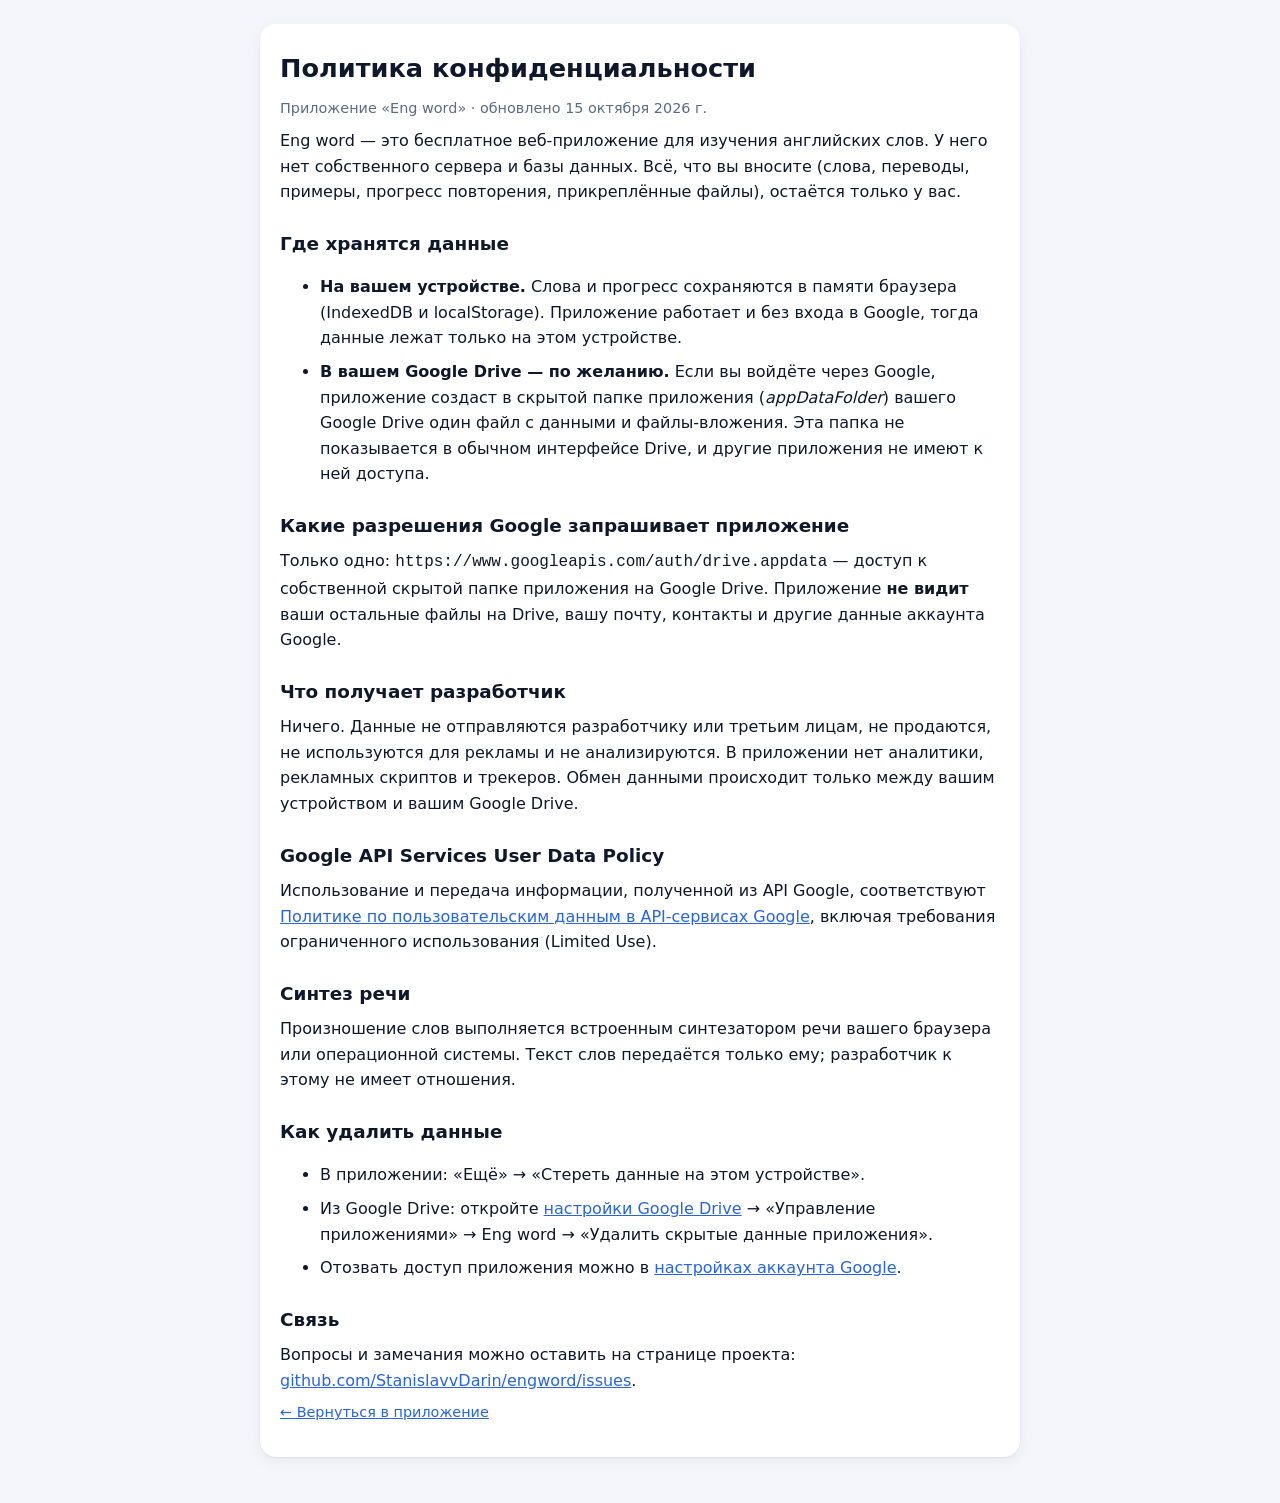
==== privacy.html @ ceb89c8e "Add files via upload" ====
<!doctype html>
<html lang="ru">
<head>
<meta charset="utf-8">
<meta name="viewport" content="width=device-width, initial-scale=1">
<title>Политика конфиденциальности — Eng word</title>
<meta name="robots" content="index,follow">
<style>
  :root { --bg:#f4f6fb; --card:#fff; --text:#0f172a; --muted:#5b6b82; --acc:#2563eb; }
  @media (prefers-color-scheme: dark) { :root { --bg:#0b1220; --card:#131c2e; --text:#e8edf6; --muted:#9aa8bf; --acc:#60a5fa; } }
  body { margin:0; background:var(--bg); color:var(--text); font:16px/1.6 system-ui,-apple-system,"Segoe UI",Roboto,Arial,sans-serif; }
  main { max-width:760px; margin:0 auto; padding:24px 16px 48px; }
  article { background:var(--card); border-radius:16px; padding:24px 20px; box-shadow:0 1px 2px rgba(15,23,42,.06),0 4px 16px rgba(15,23,42,.06); }
  h1 { font-size:1.6rem; margin:0 0 4px; } h2 { font-size:1.15rem; margin:24px 0 8px; }
  p, li { margin:8px 0; } .muted { color:var(--muted); font-size:.9rem; } a { color:var(--acc); }
</style>
</head>
<body>
<main>
<article>
  <h1>Политика конфиденциальности</h1>
  <p class="muted">Приложение «Eng word» · обновлено 15 октября 2026 г.</p>

  <p>Eng word — это бесплатное веб-приложение для изучения английских слов. У него нет собственного сервера и базы данных. Всё, что вы вносите (слова, переводы, примеры, прогресс повторения, прикреплённые файлы), остаётся только у вас.</p>

  <h2>Где хранятся данные</h2>
  <ul>
    <li><b>На вашем устройстве.</b> Слова и прогресс сохраняются в памяти браузера (IndexedDB и localStorage). Приложение работает и без входа в Google, тогда данные лежат только на этом устройстве.</li>
    <li><b>В вашем Google Drive — по желанию.</b> Если вы войдёте через Google, приложение создаст в скрытой папке приложения (<i>appDataFolder</i>) вашего Google Drive один файл с данными и файлы-вложения. Эта папка не показывается в обычном интерфейсе Drive, и другие приложения не имеют к ней доступа.</li>
  </ul>

  <h2>Какие разрешения Google запрашивает приложение</h2>
  <p>Только одно: <code>https://www.googleapis.com/auth/drive.appdata</code> — доступ к собственной скрытой папке приложения на Google Drive. Приложение <b>не видит</b> ваши остальные файлы на Drive, вашу почту, контакты и другие данные аккаунта Google.</p>

  <h2>Что получает разработчик</h2>
  <p>Ничего. Данные не отправляются разработчику или третьим лицам, не продаются, не используются для рекламы и не анализируются. В приложении нет аналитики, рекламных скриптов и трекеров. Обмен данными происходит только между вашим устройством и вашим Google Drive.</p>

  <h2>Google API Services User Data Policy</h2>
  <p>Использование и передача информации, полученной из API Google, соответствуют <a href="https://developers.google.com/terms/api-services-user-data-policy">Политике по пользовательским данным в API-сервисах Google</a>, включая требования ограниченного использования (Limited Use).</p>

  <h2>Синтез речи</h2>
  <p>Произношение слов выполняется встроенным синтезатором речи вашего браузера или операционной системы. Текст слов передаётся только ему; разработчик к этому не имеет отношения.</p>

  <h2>Как удалить данные</h2>
  <ul>
    <li>В приложении: «Ещё» → «Стереть данные на этом устройстве».</li>
    <li>Из Google Drive: откройте <a href="https://drive.google.com/drive/u/0/settings">настройки Google Drive</a> → «Управление приложениями» → Eng word → «Удалить скрытые данные приложения».</li>
    <li>Отозвать доступ приложения можно в <a href="https://myaccount.google.com/permissions">настройках аккаунта Google</a>.</li>
  </ul>

  <h2>Связь</h2>
  <p>Вопросы и замечания можно оставить на странице проекта: <a href="https://github.com/StanislavvDarin/engword/issues">github.com/StanislavvDarin/engword/issues</a>.</p>
  <p class="muted"><a href="./">← Вернуться в приложение</a></p>
</article>
</main>
</body>
</html>
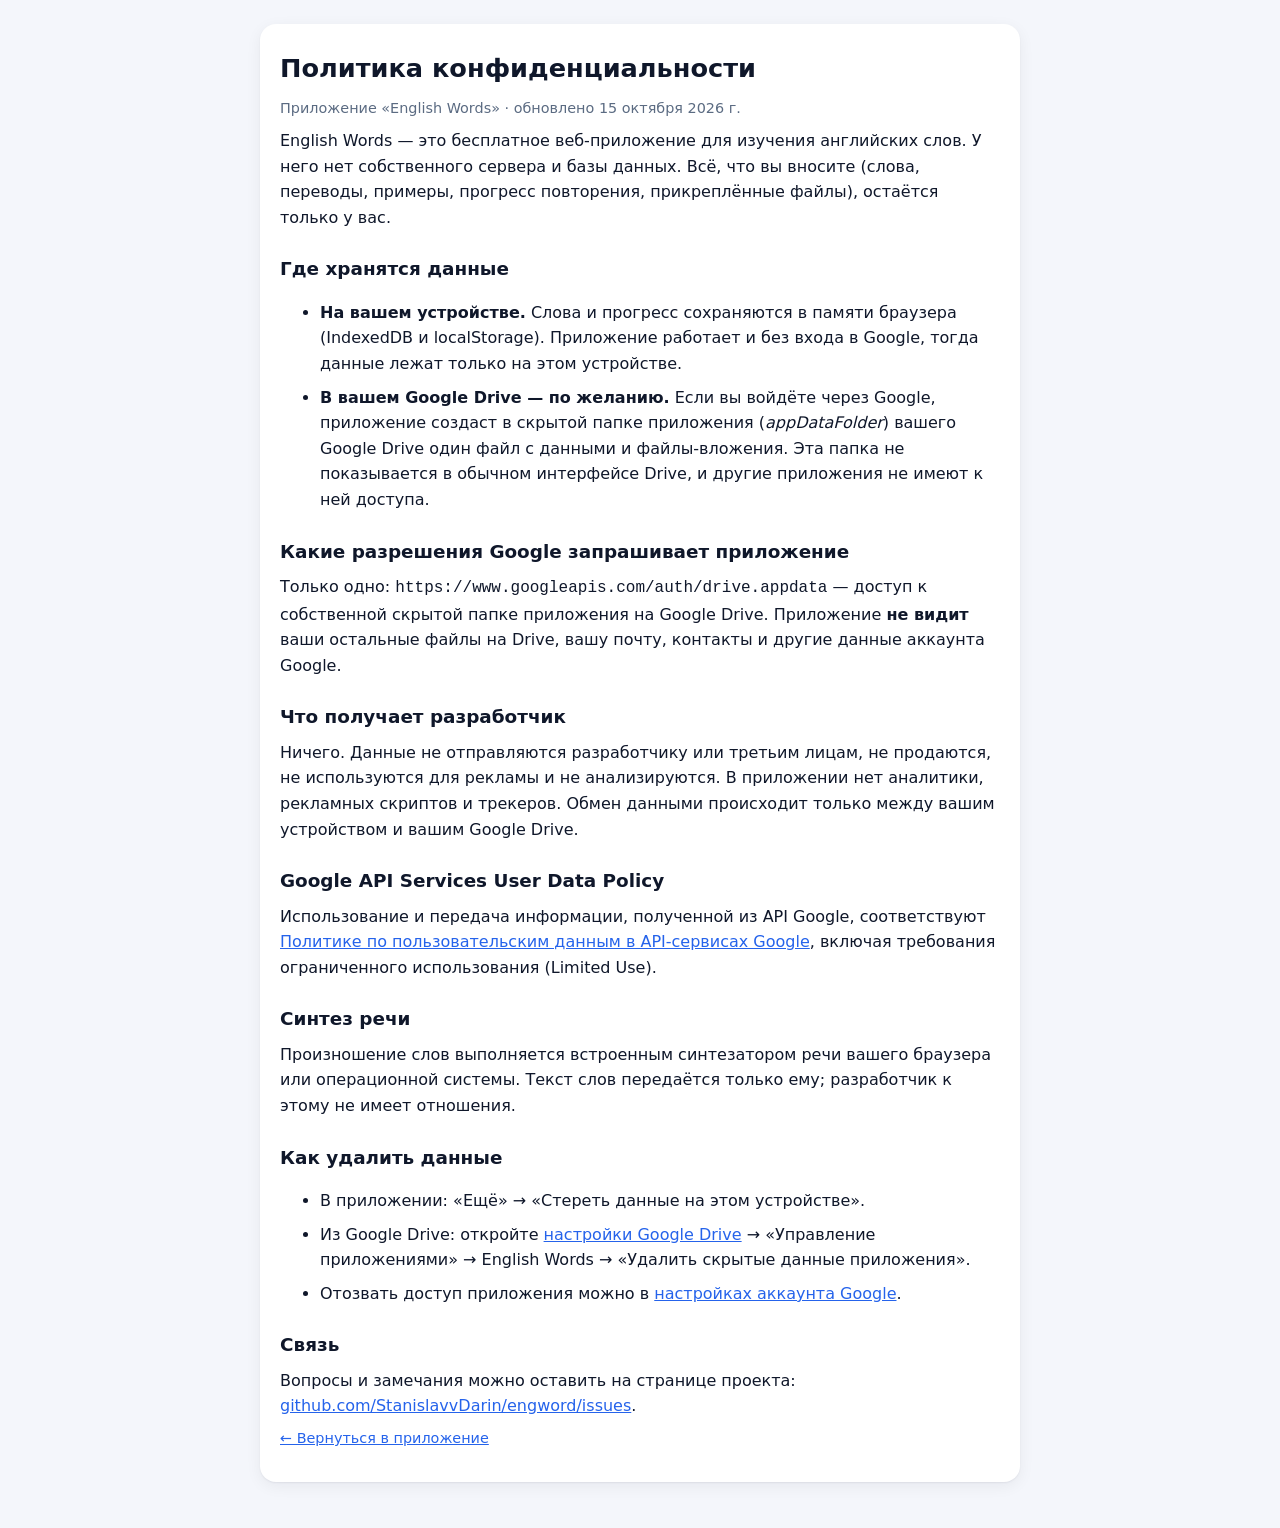
==== commit ca38aaef: "Add files via upload" ====
--- a/privacy.html
+++ b/privacy.html
@@ -3,7 +3,7 @@
 <head>
 <meta charset="utf-8">
 <meta name="viewport" content="width=device-width, initial-scale=1">
-<title>Политика конфиденциальности — Eng word</title>
+<title>Политика конфиденциальности — English Words</title>
 <meta name="robots" content="index,follow">
 <style>
   :root { --bg:#f4f6fb; --card:#fff; --text:#0f172a; --muted:#5b6b82; --acc:#2563eb; }
@@ -19,9 +19,9 @@
 <main>
 <article>
   <h1>Политика конфиденциальности</h1>
-  <p class="muted">Приложение «Eng word» · обновлено 15 октября 2026 г.</p>
+  <p class="muted">Приложение «English Words» · обновлено 15 октября 2026 г.</p>
 
-  <p>Eng word — это бесплатное веб-приложение для изучения английских слов. У него нет собственного сервера и базы данных. Всё, что вы вносите (слова, переводы, примеры, прогресс повторения, прикреплённые файлы), остаётся только у вас.</p>
+  <p>English Words — это бесплатное веб-приложение для изучения английских слов. У него нет собственного сервера и базы данных. Всё, что вы вносите (слова, переводы, примеры, прогресс повторения, прикреплённые файлы), остаётся только у вас.</p>
 
   <h2>Где хранятся данные</h2>
   <ul>
@@ -44,7 +44,7 @@
   <h2>Как удалить данные</h2>
   <ul>
     <li>В приложении: «Ещё» → «Стереть данные на этом устройстве».</li>
-    <li>Из Google Drive: откройте <a href="https://drive.google.com/drive/u/0/settings">настройки Google Drive</a> → «Управление приложениями» → Eng word → «Удалить скрытые данные приложения».</li>
+    <li>Из Google Drive: откройте <a href="https://drive.google.com/drive/u/0/settings">настройки Google Drive</a> → «Управление приложениями» → English Words → «Удалить скрытые данные приложения».</li>
     <li>Отозвать доступ приложения можно в <a href="https://myaccount.google.com/permissions">настройках аккаунта Google</a>.</li>
   </ul>
 
